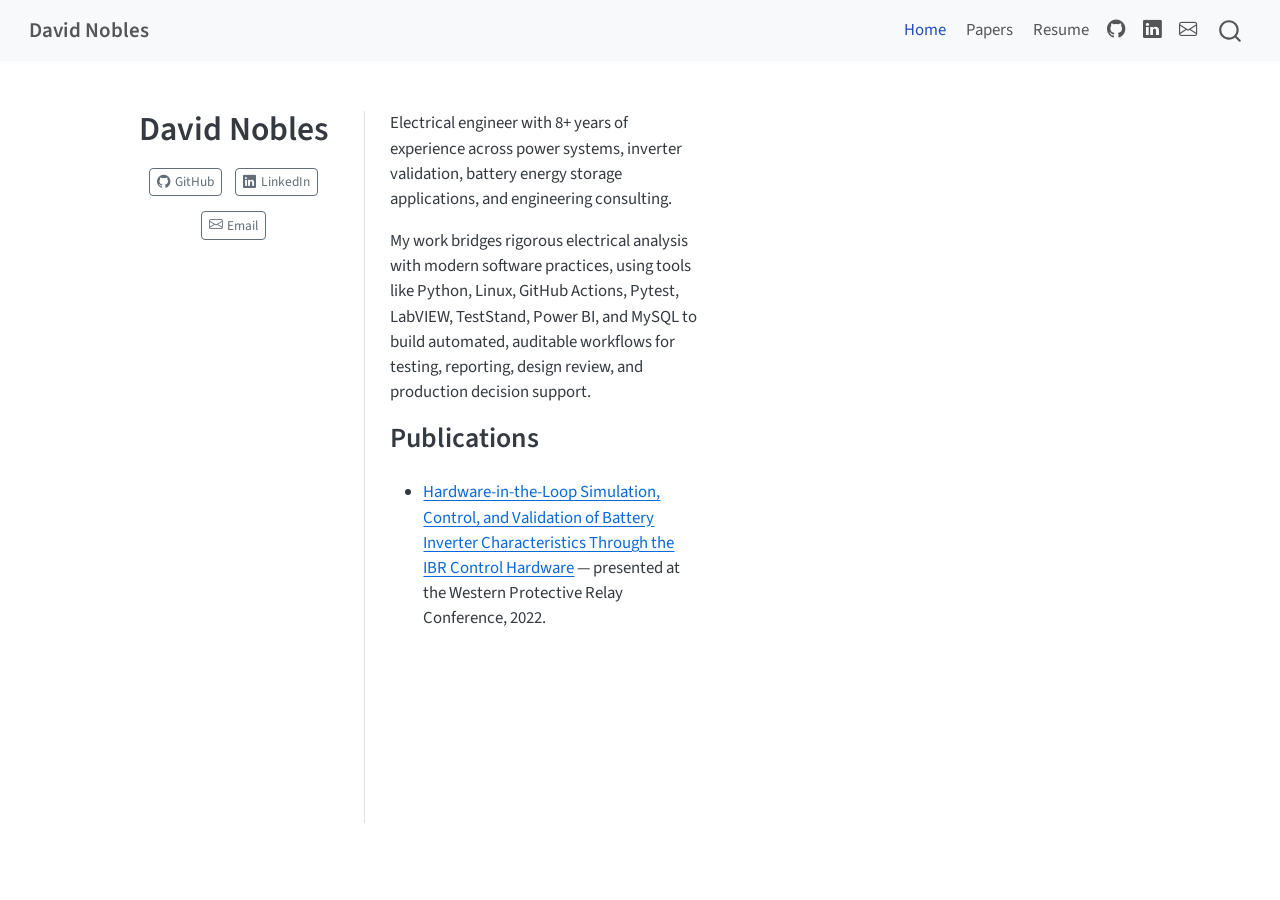
==== docs/index.html @ 56babfd4 "Publish cleaned personal site" ====
<!DOCTYPE html>
<html xmlns="http://www.w3.org/1999/xhtml" lang="en" xml:lang="en"><head>

<meta charset="utf-8">
<meta name="generator" content="quarto-1.7.30">

<meta name="viewport" content="width=device-width, initial-scale=1.0, user-scalable=yes">


<title>David Nobles</title>
<style>
code{white-space: pre-wrap;}
span.smallcaps{font-variant: small-caps;}
div.columns{display: flex; gap: min(4vw, 1.5em);}
div.column{flex: auto; overflow-x: auto;}
div.hanging-indent{margin-left: 1.5em; text-indent: -1.5em;}
ul.task-list{list-style: none;}
ul.task-list li input[type="checkbox"] {
  width: 0.8em;
  margin: 0 0.8em 0.2em -1em; /* quarto-specific, see https://github.com/quarto-dev/quarto-cli/issues/4556 */ 
  vertical-align: middle;
}
</style>


<script src="site_libs/quarto-nav/quarto-nav.js"></script>
<script src="site_libs/quarto-nav/headroom.min.js"></script>
<script src="site_libs/clipboard/clipboard.min.js"></script>
<script src="site_libs/quarto-search/autocomplete.umd.js"></script>
<script src="site_libs/quarto-search/fuse.min.js"></script>
<script src="site_libs/quarto-search/quarto-search.js"></script>
<meta name="quarto:offset" content="./">
<script src="site_libs/quarto-html/quarto.js" type="module"></script>
<script src="site_libs/quarto-html/tabsets/tabsets.js" type="module"></script>
<script src="site_libs/quarto-html/popper.min.js"></script>
<script src="site_libs/quarto-html/tippy.umd.min.js"></script>
<link href="site_libs/quarto-html/tippy.css" rel="stylesheet">
<link href="site_libs/quarto-html/quarto-syntax-highlighting-de070a7b0ab54f8780927367ac907214.css" rel="stylesheet" id="quarto-text-highlighting-styles">
<script src="site_libs/bootstrap/bootstrap.min.js"></script>
<link href="site_libs/bootstrap/bootstrap-icons.css" rel="stylesheet">
<link href="site_libs/bootstrap/bootstrap-ab750d1875ca689d94091b10fc0569ce.min.css" rel="stylesheet" append-hash="true" id="quarto-bootstrap" data-mode="light">
<script id="quarto-search-options" type="application/json">{
  "location": "navbar",
  "copy-button": false,
  "collapse-after": 3,
  "panel-placement": "end",
  "type": "overlay",
  "limit": 50,
  "keyboard-shortcut": [
    "f",
    "/",
    "s"
  ],
  "show-item-context": false,
  "language": {
    "search-no-results-text": "No results",
    "search-matching-documents-text": "matching documents",
    "search-copy-link-title": "Copy link to search",
    "search-hide-matches-text": "Hide additional matches",
    "search-more-match-text": "more match in this document",
    "search-more-matches-text": "more matches in this document",
    "search-clear-button-title": "Clear",
    "search-text-placeholder": "",
    "search-detached-cancel-button-title": "Cancel",
    "search-submit-button-title": "Submit",
    "search-label": "Search"
  }
}</script>


<link rel="stylesheet" href="styles.css">
</head>

<body class="nav-fixed fullcontent quarto-light">

<div id="quarto-search-results"></div>
  <header id="quarto-header" class="headroom fixed-top">
    <nav class="navbar navbar-expand-lg " data-bs-theme="dark">
      <div class="navbar-container container-fluid">
      <div class="navbar-brand-container mx-auto">
    <a class="navbar-brand" href="./index.html">
    <span class="navbar-title">David Nobles</span>
    </a>
  </div>
            <div id="quarto-search" class="" title="Search"></div>
          <button class="navbar-toggler" type="button" data-bs-toggle="collapse" data-bs-target="#navbarCollapse" aria-controls="navbarCollapse" role="menu" aria-expanded="false" aria-label="Toggle navigation" onclick="if (window.quartoToggleHeadroom) { window.quartoToggleHeadroom(); }">
  <span class="navbar-toggler-icon"></span>
</button>
          <div class="collapse navbar-collapse" id="navbarCollapse">
            <ul class="navbar-nav navbar-nav-scroll ms-auto">
  <li class="nav-item">
    <a class="nav-link active" href="./index.html" aria-current="page"> 
<span class="menu-text">Home</span></a>
  </li>  
  <li class="nav-item">
    <a class="nav-link" href="./papers/index.html"> 
<span class="menu-text">Papers</span></a>
  </li>  
  <li class="nav-item">
    <a class="nav-link" href="./resume.html"> 
<span class="menu-text">Resume</span></a>
  </li>  
  <li class="nav-item compact">
    <a class="nav-link" href="https://github.com/davidnobles-eng"> <i class="bi bi-github" role="img">
</i> 
<span class="menu-text"></span></a>
  </li>  
  <li class="nav-item compact">
    <a class="nav-link" href="https://linkedin.com/in/david-nobles"> <i class="bi bi-linkedin" role="img">
</i> 
<span class="menu-text"></span></a>
  </li>  
  <li class="nav-item compact">
    <a class="nav-link" href="mailto:david.nobles@sontric.org"> <i class="bi bi-envelope" role="img">
</i> 
<span class="menu-text"></span></a>
  </li>  
</ul>
          </div> <!-- /navcollapse -->
            <div class="quarto-navbar-tools">
</div>
      </div> <!-- /container-fluid -->
    </nav>
</header>
<!-- content -->
<div id="quarto-content" class="quarto-container page-columns page-rows-contents page-layout-article page-navbar">
<!-- sidebar -->
<!-- margin-sidebar -->
    
<!-- main -->
<div class="quarto-about-trestles">
  <div class="about-entity">
<header id="title-block-header" class="quarto-title-block default">
<div class="quarto-title">
<h1 class="title">David Nobles</h1>
</div>
<div class="quarto-title-meta">
  </div>
</header>
    <div class="about-links">
  <a href="https://github.com/davidnobles-eng" class="about-link" rel="" target="">
    <i class="bi bi-github"></i>
     <span class="about-link-text">GitHub</span>
  </a>
  <a href="https://linkedin.com/in/david-nobles" class="about-link" rel="" target="">
    <i class="bi bi-linkedin"></i>
     <span class="about-link-text">LinkedIn</span>
  </a>
  <a href="mailto:david.nobles@sontric.org" class="about-link" rel="" target="">
    <i class="bi bi-envelope"></i>
     <span class="about-link-text">Email</span>
  </a>
</div>
  </div>
  <div class="about-contents"><main class="content" id="quarto-document-content">
<p>Electrical engineer with 8+ years of experience across power systems, inverter validation, battery energy storage applications, and engineering consulting.</p>
<p>My work bridges rigorous electrical analysis with modern software practices, using tools like Python, Linux, GitHub Actions, Pytest, LabVIEW, TestStand, Power BI, and MySQL to build automated, auditable workflows for testing, reporting, design review, and production decision support.</p>
<section id="publications" class="level2">
<h2 data-anchor-id="publications">Publications</h2>
<ul>
<li><strong><a href="https://wprcarchives.org/wp-content/uploads/2024/04/Magnago_Henrique_HardwareLoopSimulation_FC_20220909.pdf">Hardware-in-the-Loop Simulation, Control, and Validation of Battery Inverter Characteristics Through the IBR Control Hardware</a></strong> — presented at the Western Protective Relay Conference, 2022.</li>
</ul>


</section>
</main></div>
</div>
 <!-- /main -->
<script id="quarto-html-after-body" type="application/javascript">
  window.document.addEventListener("DOMContentLoaded", function (event) {
    const isCodeAnnotation = (el) => {
      for (const clz of el.classList) {
        if (clz.startsWith('code-annotation-')) {                     
          return true;
        }
      }
      return false;
    }
    const onCopySuccess = function(e) {
      // button target
      const button = e.trigger;
      // don't keep focus
      button.blur();
      // flash "checked"
      button.classList.add('code-copy-button-checked');
      var currentTitle = button.getAttribute("title");
      button.setAttribute("title", "Copied!");
      let tooltip;
      if (window.bootstrap) {
        button.setAttribute("data-bs-toggle", "tooltip");
        button.setAttribute("data-bs-placement", "left");
        button.setAttribute("data-bs-title", "Copied!");
        tooltip = new bootstrap.Tooltip(button, 
          { trigger: "manual", 
            customClass: "code-copy-button-tooltip",
            offset: [0, -8]});
        tooltip.show();    
      }
      setTimeout(function() {
        if (tooltip) {
          tooltip.hide();
          button.removeAttribute("data-bs-title");
          button.removeAttribute("data-bs-toggle");
          button.removeAttribute("data-bs-placement");
        }
        button.setAttribute("title", currentTitle);
        button.classList.remove('code-copy-button-checked');
      }, 1000);
      // clear code selection
      e.clearSelection();
    }
    const getTextToCopy = function(trigger) {
        const codeEl = trigger.previousElementSibling.cloneNode(true);
        for (const childEl of codeEl.children) {
          if (isCodeAnnotation(childEl)) {
            childEl.remove();
          }
        }
        return codeEl.innerText;
    }
    const clipboard = new window.ClipboardJS('.code-copy-button:not([data-in-quarto-modal])', {
      text: getTextToCopy
    });
    clipboard.on('success', onCopySuccess);
    if (window.document.getElementById('quarto-embedded-source-code-modal')) {
      const clipboardModal = new window.ClipboardJS('.code-copy-button[data-in-quarto-modal]', {
        text: getTextToCopy,
        container: window.document.getElementById('quarto-embedded-source-code-modal')
      });
      clipboardModal.on('success', onCopySuccess);
    }
      var localhostRegex = new RegExp(/^(?:http|https):\/\/localhost\:?[0-9]*\//);
      var mailtoRegex = new RegExp(/^mailto:/);
        var filterRegex = new RegExp('/' + window.location.host + '/');
      var isInternal = (href) => {
          return filterRegex.test(href) || localhostRegex.test(href) || mailtoRegex.test(href);
      }
      // Inspect non-navigation links and adorn them if external
     var links = window.document.querySelectorAll('a[href]:not(.nav-link):not(.navbar-brand):not(.toc-action):not(.sidebar-link):not(.sidebar-item-toggle):not(.pagination-link):not(.no-external):not([aria-hidden]):not(.dropdown-item):not(.quarto-navigation-tool):not(.about-link)');
      for (var i=0; i<links.length; i++) {
        const link = links[i];
        if (!isInternal(link.href)) {
          // undo the damage that might have been done by quarto-nav.js in the case of
          // links that we want to consider external
          if (link.dataset.originalHref !== undefined) {
            link.href = link.dataset.originalHref;
          }
        }
      }
    function tippyHover(el, contentFn, onTriggerFn, onUntriggerFn) {
      const config = {
        allowHTML: true,
        maxWidth: 500,
        delay: 100,
        arrow: false,
        appendTo: function(el) {
            return el.parentElement;
        },
        interactive: true,
        interactiveBorder: 10,
        theme: 'quarto',
        placement: 'bottom-start',
      };
      if (contentFn) {
        config.content = contentFn;
      }
      if (onTriggerFn) {
        config.onTrigger = onTriggerFn;
      }
      if (onUntriggerFn) {
        config.onUntrigger = onUntriggerFn;
      }
      window.tippy(el, config); 
    }
    const noterefs = window.document.querySelectorAll('a[role="doc-noteref"]');
    for (var i=0; i<noterefs.length; i++) {
      const ref = noterefs[i];
      tippyHover(ref, function() {
        // use id or data attribute instead here
        let href = ref.getAttribute('data-footnote-href') || ref.getAttribute('href');
        try { href = new URL(href).hash; } catch {}
        const id = href.replace(/^#\/?/, "");
        const note = window.document.getElementById(id);
        if (note) {
          return note.innerHTML;
        } else {
          return "";
        }
      });
    }
    const xrefs = window.document.querySelectorAll('a.quarto-xref');
    const processXRef = (id, note) => {
      // Strip column container classes
      const stripColumnClz = (el) => {
        el.classList.remove("page-full", "page-columns");
        if (el.children) {
          for (const child of el.children) {
            stripColumnClz(child);
          }
        }
      }
      stripColumnClz(note)
      if (id === null || id.startsWith('sec-')) {
        // Special case sections, only their first couple elements
        const container = document.createElement("div");
        if (note.children && note.children.length > 2) {
          container.appendChild(note.children[0].cloneNode(true));
          for (let i = 1; i < note.children.length; i++) {
            const child = note.children[i];
            if (child.tagName === "P" && child.innerText === "") {
              continue;
            } else {
              container.appendChild(child.cloneNode(true));
              break;
            }
          }
          if (window.Quarto?.typesetMath) {
            window.Quarto.typesetMath(container);
          }
          return container.innerHTML
        } else {
          if (window.Quarto?.typesetMath) {
            window.Quarto.typesetMath(note);
          }
          return note.innerHTML;
        }
      } else {
        // Remove any anchor links if they are present
        const anchorLink = note.querySelector('a.anchorjs-link');
        if (anchorLink) {
          anchorLink.remove();
        }
        if (window.Quarto?.typesetMath) {
          window.Quarto.typesetMath(note);
        }
        if (note.classList.contains("callout")) {
          return note.outerHTML;
        } else {
          return note.innerHTML;
        }
      }
    }
    for (var i=0; i<xrefs.length; i++) {
      const xref = xrefs[i];
      tippyHover(xref, undefined, function(instance) {
        instance.disable();
        let url = xref.getAttribute('href');
        let hash = undefined; 
        if (url.startsWith('#')) {
          hash = url;
        } else {
          try { hash = new URL(url).hash; } catch {}
        }
        if (hash) {
          const id = hash.replace(/^#\/?/, "");
          const note = window.document.getElementById(id);
          if (note !== null) {
            try {
              const html = processXRef(id, note.cloneNode(true));
              instance.setContent(html);
            } finally {
              instance.enable();
              instance.show();
            }
          } else {
            // See if we can fetch this
            fetch(url.split('#')[0])
            .then(res => res.text())
            .then(html => {
              const parser = new DOMParser();
              const htmlDoc = parser.parseFromString(html, "text/html");
              const note = htmlDoc.getElementById(id);
              if (note !== null) {
                const html = processXRef(id, note);
                instance.setContent(html);
              } 
            }).finally(() => {
              instance.enable();
              instance.show();
            });
          }
        } else {
          // See if we can fetch a full url (with no hash to target)
          // This is a special case and we should probably do some content thinning / targeting
          fetch(url)
          .then(res => res.text())
          .then(html => {
            const parser = new DOMParser();
            const htmlDoc = parser.parseFromString(html, "text/html");
            const note = htmlDoc.querySelector('main.content');
            if (note !== null) {
              // This should only happen for chapter cross references
              // (since there is no id in the URL)
              // remove the first header
              if (note.children.length > 0 && note.children[0].tagName === "HEADER") {
                note.children[0].remove();
              }
              const html = processXRef(null, note);
              instance.setContent(html);
            } 
          }).finally(() => {
            instance.enable();
            instance.show();
          });
        }
      }, function(instance) {
      });
    }
        let selectedAnnoteEl;
        const selectorForAnnotation = ( cell, annotation) => {
          let cellAttr = 'data-code-cell="' + cell + '"';
          let lineAttr = 'data-code-annotation="' +  annotation + '"';
          const selector = 'span[' + cellAttr + '][' + lineAttr + ']';
          return selector;
        }
        const selectCodeLines = (annoteEl) => {
          const doc = window.document;
          const targetCell = annoteEl.getAttribute("data-target-cell");
          const targetAnnotation = annoteEl.getAttribute("data-target-annotation");
          const annoteSpan = window.document.querySelector(selectorForAnnotation(targetCell, targetAnnotation));
          const lines = annoteSpan.getAttribute("data-code-lines").split(",");
          const lineIds = lines.map((line) => {
            return targetCell + "-" + line;
          })
          let top = null;
          let height = null;
          let parent = null;
          if (lineIds.length > 0) {
              //compute the position of the single el (top and bottom and make a div)
              const el = window.document.getElementById(lineIds[0]);
              top = el.offsetTop;
              height = el.offsetHeight;
              parent = el.parentElement.parentElement;
            if (lineIds.length > 1) {
              const lastEl = window.document.getElementById(lineIds[lineIds.length - 1]);
              const bottom = lastEl.offsetTop + lastEl.offsetHeight;
              height = bottom - top;
            }
            if (top !== null && height !== null && parent !== null) {
              // cook up a div (if necessary) and position it 
              let div = window.document.getElementById("code-annotation-line-highlight");
              if (div === null) {
                div = window.document.createElement("div");
                div.setAttribute("id", "code-annotation-line-highlight");
                div.style.position = 'absolute';
                parent.appendChild(div);
              }
              div.style.top = top - 2 + "px";
              div.style.height = height + 4 + "px";
              div.style.left = 0;
              let gutterDiv = window.document.getElementById("code-annotation-line-highlight-gutter");
              if (gutterDiv === null) {
                gutterDiv = window.document.createElement("div");
                gutterDiv.setAttribute("id", "code-annotation-line-highlight-gutter");
                gutterDiv.style.position = 'absolute';
                const codeCell = window.document.getElementById(targetCell);
                const gutter = codeCell.querySelector('.code-annotation-gutter');
                gutter.appendChild(gutterDiv);
              }
              gutterDiv.style.top = top - 2 + "px";
              gutterDiv.style.height = height + 4 + "px";
            }
            selectedAnnoteEl = annoteEl;
          }
        };
        const unselectCodeLines = () => {
          const elementsIds = ["code-annotation-line-highlight", "code-annotation-line-highlight-gutter"];
          elementsIds.forEach((elId) => {
            const div = window.document.getElementById(elId);
            if (div) {
              div.remove();
            }
          });
          selectedAnnoteEl = undefined;
        };
          // Handle positioning of the toggle
      window.addEventListener(
        "resize",
        throttle(() => {
          elRect = undefined;
          if (selectedAnnoteEl) {
            selectCodeLines(selectedAnnoteEl);
          }
        }, 10)
      );
      function throttle(fn, ms) {
      let throttle = false;
      let timer;
        return (...args) => {
          if(!throttle) { // first call gets through
              fn.apply(this, args);
              throttle = true;
          } else { // all the others get throttled
              if(timer) clearTimeout(timer); // cancel #2
              timer = setTimeout(() => {
                fn.apply(this, args);
                timer = throttle = false;
              }, ms);
          }
        };
      }
        // Attach click handler to the DT
        const annoteDls = window.document.querySelectorAll('dt[data-target-cell]');
        for (const annoteDlNode of annoteDls) {
          annoteDlNode.addEventListener('click', (event) => {
            const clickedEl = event.target;
            if (clickedEl !== selectedAnnoteEl) {
              unselectCodeLines();
              const activeEl = window.document.querySelector('dt[data-target-cell].code-annotation-active');
              if (activeEl) {
                activeEl.classList.remove('code-annotation-active');
              }
              selectCodeLines(clickedEl);
              clickedEl.classList.add('code-annotation-active');
            } else {
              // Unselect the line
              unselectCodeLines();
              clickedEl.classList.remove('code-annotation-active');
            }
          });
        }
    const findCites = (el) => {
      const parentEl = el.parentElement;
      if (parentEl) {
        const cites = parentEl.dataset.cites;
        if (cites) {
          return {
            el,
            cites: cites.split(' ')
          };
        } else {
          return findCites(el.parentElement)
        }
      } else {
        return undefined;
      }
    };
    var bibliorefs = window.document.querySelectorAll('a[role="doc-biblioref"]');
    for (var i=0; i<bibliorefs.length; i++) {
      const ref = bibliorefs[i];
      const citeInfo = findCites(ref);
      if (citeInfo) {
        tippyHover(citeInfo.el, function() {
          var popup = window.document.createElement('div');
          citeInfo.cites.forEach(function(cite) {
            var citeDiv = window.document.createElement('div');
            citeDiv.classList.add('hanging-indent');
            citeDiv.classList.add('csl-entry');
            var biblioDiv = window.document.getElementById('ref-' + cite);
            if (biblioDiv) {
              citeDiv.innerHTML = biblioDiv.innerHTML;
            }
            popup.appendChild(citeDiv);
          });
          return popup.innerHTML;
        });
      }
    }
  });
  </script>
</div> <!-- /content -->




</body></html>
---- docs/site_libs/quarto-html/tippy.css ----
.tippy-box[data-animation=fade][data-state=hidden]{opacity:0}[data-tippy-root]{max-width:calc(100vw - 10px)}.tippy-box{position:relative;background-color:#333;color:#fff;border-radius:4px;font-size:14px;line-height:1.4;white-space:normal;outline:0;transition-property:transform,visibility,opacity}.tippy-box[data-placement^=top]>.tippy-arrow{bottom:0}.tippy-box[data-placement^=top]>.tippy-arrow:before{bottom:-7px;left:0;border-width:8px 8px 0;border-top-color:initial;transform-origin:center top}.tippy-box[data-placement^=bottom]>.tippy-arrow{top:0}.tippy-box[data-placement^=bottom]>.tippy-arrow:before{top:-7px;left:0;border-width:0 8px 8px;border-bottom-color:initial;transform-origin:center bottom}.tippy-box[data-placement^=left]>.tippy-arrow{right:0}.tippy-box[data-placement^=left]>.tippy-arrow:before{border-width:8px 0 8px 8px;border-left-color:initial;right:-7px;transform-origin:center left}.tippy-box[data-placement^=right]>.tippy-arrow{left:0}.tippy-box[data-placement^=right]>.tippy-arrow:before{left:-7px;border-width:8px 8px 8px 0;border-right-color:initial;transform-origin:center right}.tippy-box[data-inertia][data-state=visible]{transition-timing-function:cubic-bezier(.54,1.5,.38,1.11)}.tippy-arrow{width:16px;height:16px;color:#333}.tippy-arrow:before{content:"";position:absolute;border-color:transparent;border-style:solid}.tippy-content{position:relative;padding:5px 9px;z-index:1}
---- docs/site_libs/quarto-html/quarto-syntax-highlighting-de070a7b0ab54f8780927367ac907214.css ----
/* quarto syntax highlight colors */
:root {
  --quarto-hl-ot-color: #003B4F;
  --quarto-hl-at-color: #657422;
  --quarto-hl-ss-color: #20794D;
  --quarto-hl-an-color: #5E5E5E;
  --quarto-hl-fu-color: #4758AB;
  --quarto-hl-st-color: #20794D;
  --quarto-hl-cf-color: #003B4F;
  --quarto-hl-op-color: #5E5E5E;
  --quarto-hl-er-color: #AD0000;
  --quarto-hl-bn-color: #AD0000;
  --quarto-hl-al-color: #AD0000;
  --quarto-hl-va-color: #111111;
  --quarto-hl-bu-color: inherit;
  --quarto-hl-ex-color: inherit;
  --quarto-hl-pp-color: #AD0000;
  --quarto-hl-in-color: #5E5E5E;
  --quarto-hl-vs-color: #20794D;
  --quarto-hl-wa-color: #5E5E5E;
  --quarto-hl-do-color: #5E5E5E;
  --quarto-hl-im-color: #00769E;
  --quarto-hl-ch-color: #20794D;
  --quarto-hl-dt-color: #AD0000;
  --quarto-hl-fl-color: #AD0000;
  --quarto-hl-co-color: #5E5E5E;
  --quarto-hl-cv-color: #5E5E5E;
  --quarto-hl-cn-color: #8f5902;
  --quarto-hl-sc-color: #5E5E5E;
  --quarto-hl-dv-color: #AD0000;
  --quarto-hl-kw-color: #003B4F;
}

/* other quarto variables */
:root {
  --quarto-font-monospace: SFMono-Regular, Menlo, Monaco, Consolas, "Liberation Mono", "Courier New", monospace;
}

/* syntax highlight based on Pandoc's rules */
pre > code.sourceCode > span {
  color: #003B4F;
}

code.sourceCode > span {
  color: #003B4F;
}

div.sourceCode,
div.sourceCode pre.sourceCode {
  color: #003B4F;
}

/* Normal */
code span {
  color: #003B4F;
}

/* Alert */
code span.al {
  color: #AD0000;
  font-style: inherit;
}

/* Annotation */
code span.an {
  color: #5E5E5E;
  font-style: inherit;
}

/* Attribute */
code span.at {
  color: #657422;
  font-style: inherit;
}

/* BaseN */
code span.bn {
  color: #AD0000;
  font-style: inherit;
}

/* BuiltIn */
code span.bu {
  font-style: inherit;
}

/* ControlFlow */
code span.cf {
  color: #003B4F;
  font-weight: bold;
  font-style: inherit;
}

/* Char */
code span.ch {
  color: #20794D;
  font-style: inherit;
}

/* Constant */
code span.cn {
  color: #8f5902;
  font-style: inherit;
}

/* Comment */
code span.co {
  color: #5E5E5E;
  font-style: inherit;
}

/* CommentVar */
code span.cv {
  color: #5E5E5E;
  font-style: italic;
}

/* Documentation */
code span.do {
  color: #5E5E5E;
  font-style: italic;
}

/* DataType */
code span.dt {
  color: #AD0000;
  font-style: inherit;
}

/* DecVal */
code span.dv {
  color: #AD0000;
  font-style: inherit;
}

/* Error */
code span.er {
  color: #AD0000;
  font-style: inherit;
}

/* Extension */
code span.ex {
  font-style: inherit;
}

/* Float */
code span.fl {
  color: #AD0000;
  font-style: inherit;
}

/* Function */
code span.fu {
  color: #4758AB;
  font-style: inherit;
}

/* Import */
code span.im {
  color: #00769E;
  font-style: inherit;
}

/* Information */
code span.in {
  color: #5E5E5E;
  font-style: inherit;
}

/* Keyword */
code span.kw {
  color: #003B4F;
  font-weight: bold;
  font-style: inherit;
}

/* Operator */
code span.op {
  color: #5E5E5E;
  font-style: inherit;
}

/* Other */
code span.ot {
  color: #003B4F;
  font-style: inherit;
}

/* Preprocessor */
code span.pp {
  color: #AD0000;
  font-style: inherit;
}

/* SpecialChar */
code span.sc {
  color: #5E5E5E;
  font-style: inherit;
}

/* SpecialString */
code span.ss {
  color: #20794D;
  font-style: inherit;
}

/* String */
code span.st {
  color: #20794D;
  font-style: inherit;
}

/* Variable */
code span.va {
  color: #111111;
  font-style: inherit;
}

/* VerbatimString */
code span.vs {
  color: #20794D;
  font-style: inherit;
}

/* Warning */
code span.wa {
  color: #5E5E5E;
  font-style: italic;
}

.prevent-inlining {
  content: "</";
}

/*# sourceMappingURL=87b39de9f4d1ff88c62557026aa071dc.css.map */
---- docs/styles.css ----
body { max-width: 820px; }
h1, h2, h3 { font-weight: 600; }
.navbar-brand { font-weight: 600; }
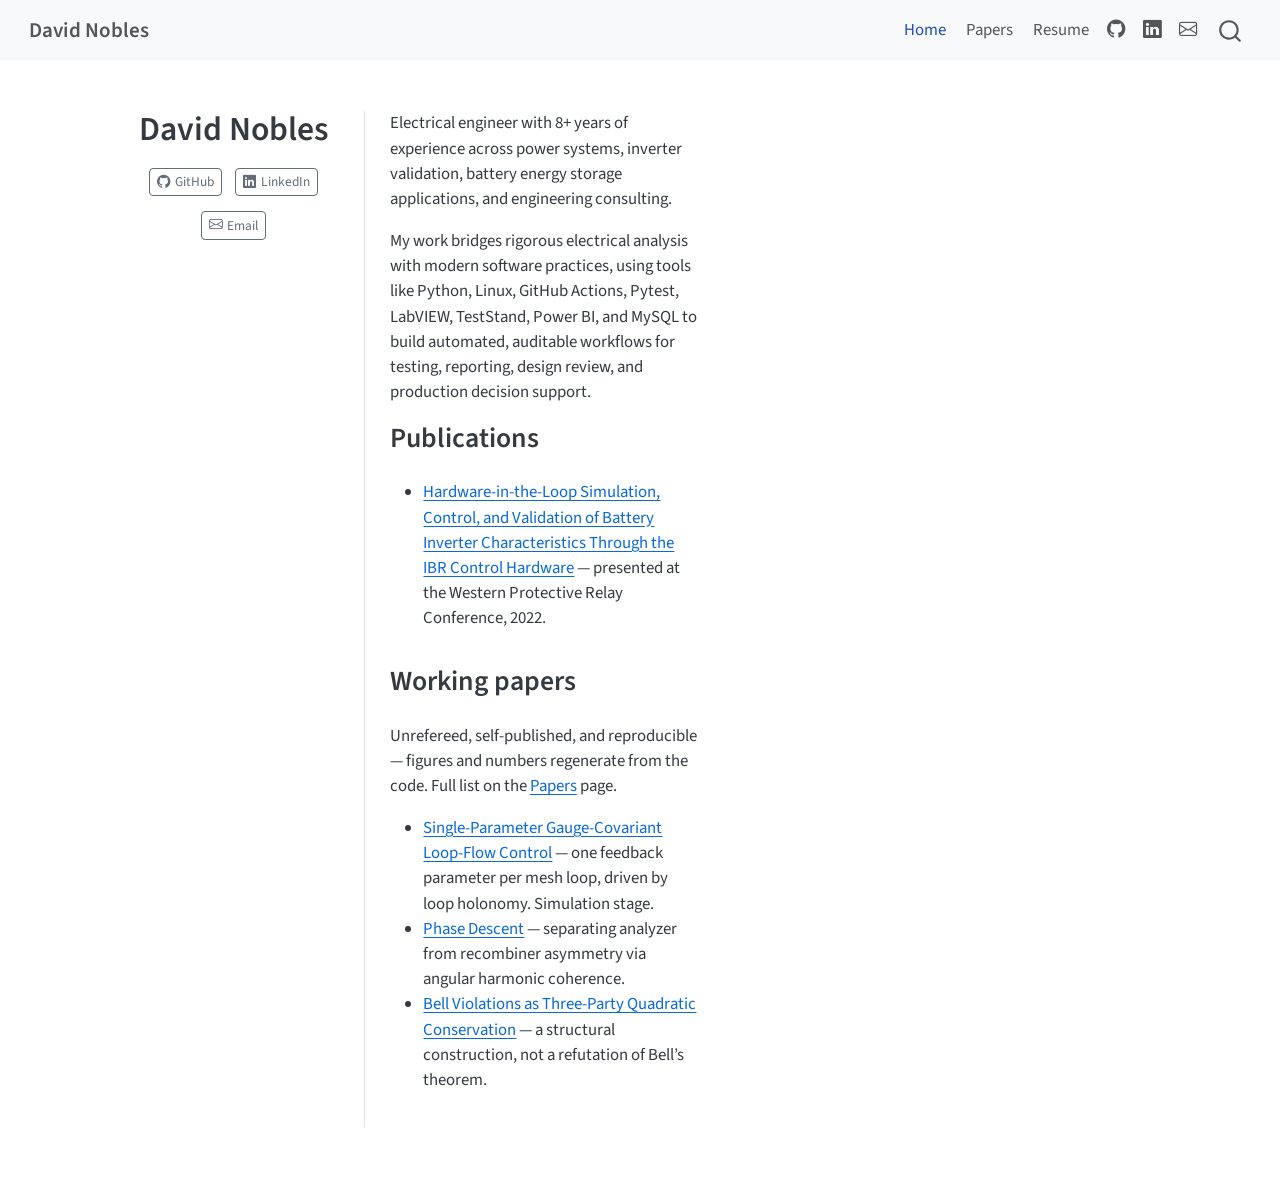
==== commit 36e488e3: "Publish the three 2026 working papers Build each paper from its repo (`make paper`, Quarto + tectoni" ====
--- a/docs/index.html
+++ b/docs/index.html
@@ -38,7 +38,7 @@
 <link href="site_libs/quarto-html/quarto-syntax-highlighting-de070a7b0ab54f8780927367ac907214.css" rel="stylesheet" id="quarto-text-highlighting-styles">
 <script src="site_libs/bootstrap/bootstrap.min.js"></script>
 <link href="site_libs/bootstrap/bootstrap-icons.css" rel="stylesheet">
-<link href="site_libs/bootstrap/bootstrap-ab750d1875ca689d94091b10fc0569ce.min.css" rel="stylesheet" append-hash="true" id="quarto-bootstrap" data-mode="light">
+<link href="site_libs/bootstrap/bootstrap-51858f31437bc5865f39b039dfa98f96.min.css" rel="stylesheet" append-hash="true" id="quarto-bootstrap" data-mode="light">
 <script id="quarto-search-options" type="application/json">{
   "location": "navbar",
   "copy-button": false,
@@ -160,6 +160,15 @@
 <ul>
 <li><strong><a href="https://wprcarchives.org/wp-content/uploads/2024/04/Magnago_Henrique_HardwareLoopSimulation_FC_20220909.pdf">Hardware-in-the-Loop Simulation, Control, and Validation of Battery Inverter Characteristics Through the IBR Control Hardware</a></strong> — presented at the Western Protective Relay Conference, 2022.</li>
 </ul>
+</section>
+<section id="working-papers" class="level2">
+<h2 data-anchor-id="working-papers">Working papers</h2>
+<p>Unrefereed, self-published, and reproducible — figures and numbers regenerate from the code. Full list on the <a href="./papers/index.html">Papers</a> page.</p>
+<ul>
+<li><strong><a href="./papers/phase-power.html">Single-Parameter Gauge-Covariant Loop-Flow Control</a></strong> — one feedback parameter per mesh loop, driven by loop holonomy. Simulation stage.</li>
+<li><strong><a href="./papers/phase-descent-calibration.html">Phase Descent</a></strong> — separating analyzer from recombiner asymmetry via angular harmonic coherence.</li>
+<li><strong><a href="./papers/three-phase-bell-realization.html">Bell Violations as Three-Party Quadratic Conservation</a></strong> — a structural construction, not a refutation of Bell’s theorem.</li>
+</ul>
 
 
 </section>
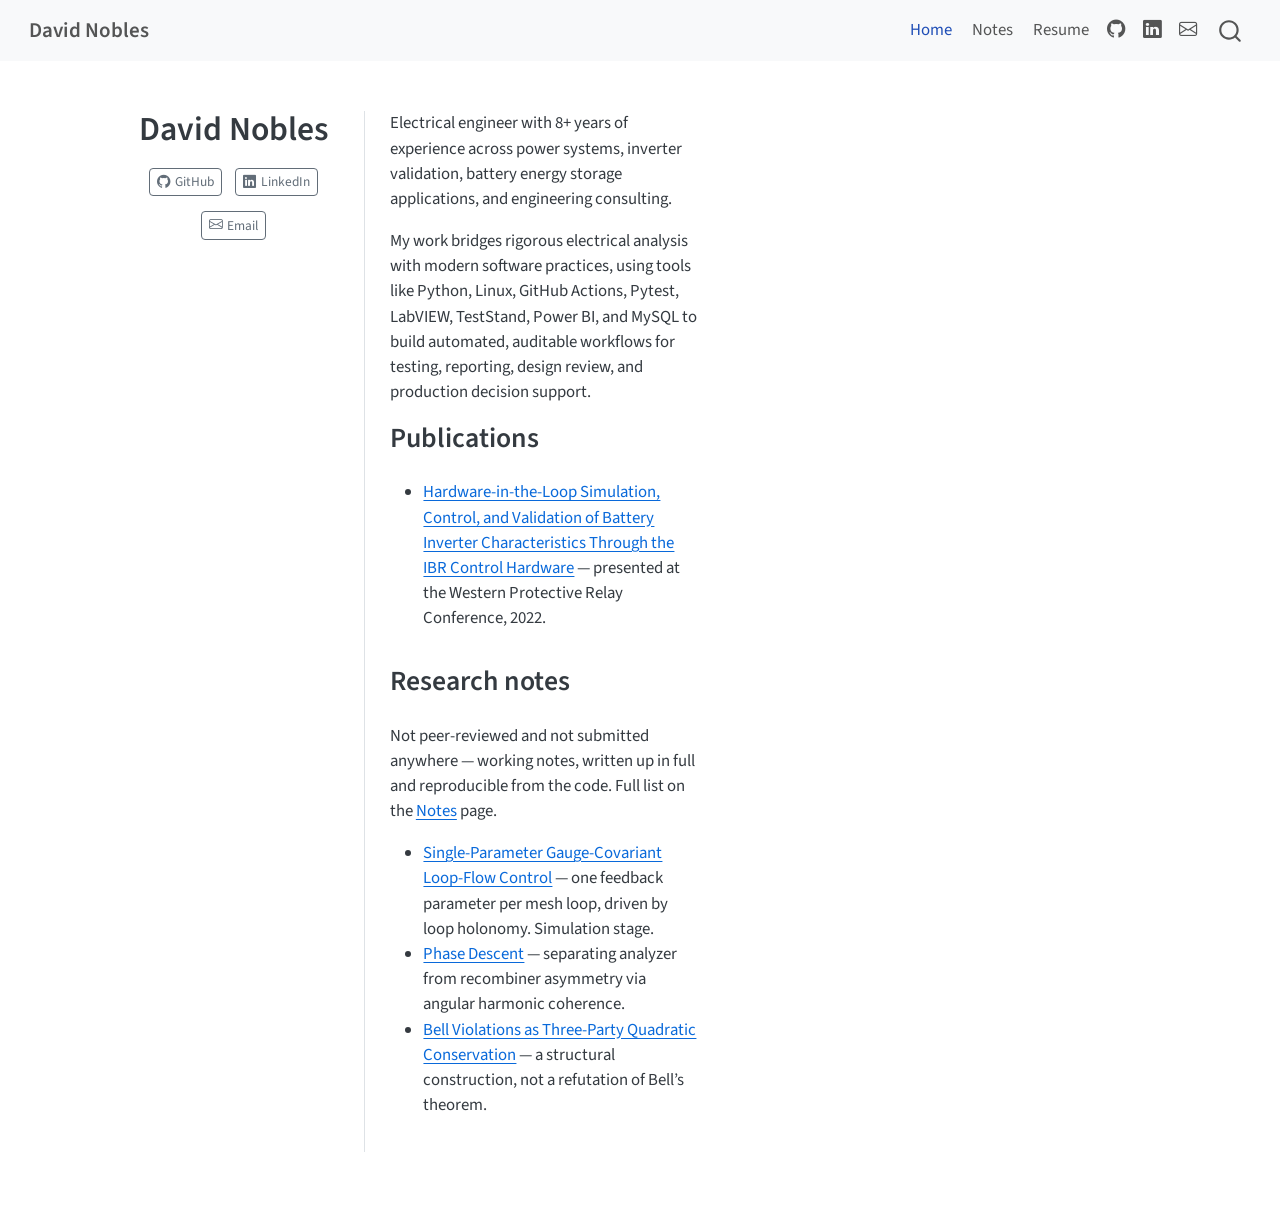
==== commit 47bf1086: "Call them research notes, not published papers These are working notes: not peer-reviewed, not submi" ====
--- a/docs/index.html
+++ b/docs/index.html
@@ -94,7 +94,7 @@
   </li>  
   <li class="nav-item">
     <a class="nav-link" href="./papers/index.html"> 
-<span class="menu-text">Papers</span></a>
+<span class="menu-text">Notes</span></a>
   </li>  
   <li class="nav-item">
     <a class="nav-link" href="./resume.html"> 
@@ -161,9 +161,9 @@
 <li><strong><a href="https://wprcarchives.org/wp-content/uploads/2024/04/Magnago_Henrique_HardwareLoopSimulation_FC_20220909.pdf">Hardware-in-the-Loop Simulation, Control, and Validation of Battery Inverter Characteristics Through the IBR Control Hardware</a></strong> — presented at the Western Protective Relay Conference, 2022.</li>
 </ul>
 </section>
-<section id="working-papers" class="level2">
-<h2 data-anchor-id="working-papers">Working papers</h2>
-<p>Unrefereed, self-published, and reproducible — figures and numbers regenerate from the code. Full list on the <a href="./papers/index.html">Papers</a> page.</p>
+<section id="research-notes" class="level2">
+<h2 data-anchor-id="research-notes">Research notes</h2>
+<p>Not peer-reviewed and not submitted anywhere — working notes, written up in full and reproducible from the code. Full list on the <a href="./papers/index.html">Notes</a> page.</p>
 <ul>
 <li><strong><a href="./papers/phase-power.html">Single-Parameter Gauge-Covariant Loop-Flow Control</a></strong> — one feedback parameter per mesh loop, driven by loop holonomy. Simulation stage.</li>
 <li><strong><a href="./papers/phase-descent-calibration.html">Phase Descent</a></strong> — separating analyzer from recombiner asymmetry via angular harmonic coherence.</li>
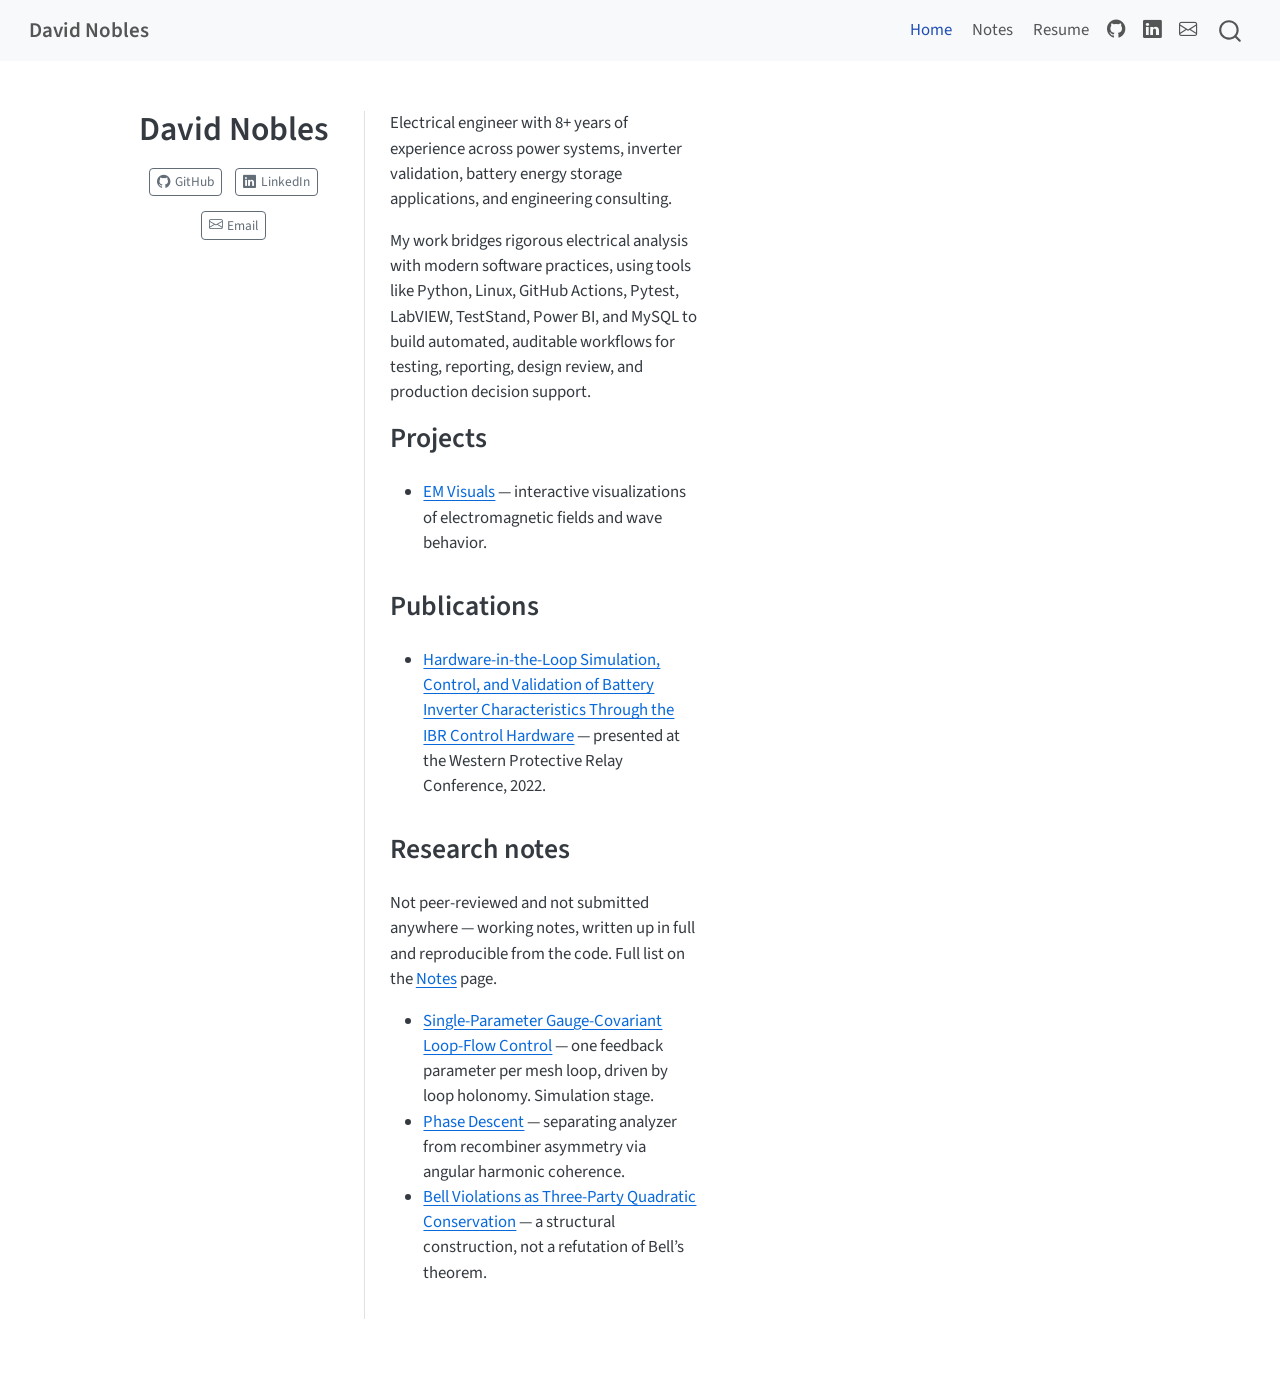
==== commit 767343ea: "Add EM Visuals project link" ====
--- a/docs/index.html
+++ b/docs/index.html
@@ -155,6 +155,12 @@
   <div class="about-contents"><main class="content" id="quarto-document-content">
 <p>Electrical engineer with 8+ years of experience across power systems, inverter validation, battery energy storage applications, and engineering consulting.</p>
 <p>My work bridges rigorous electrical analysis with modern software practices, using tools like Python, Linux, GitHub Actions, Pytest, LabVIEW, TestStand, Power BI, and MySQL to build automated, auditable workflows for testing, reporting, design review, and production decision support.</p>
+<section id="projects" class="level2">
+<h2 data-anchor-id="projects">Projects</h2>
+<ul>
+<li><strong><a href="https://thechaosbureau.github.io/em-visuals/">EM Visuals</a></strong> — interactive visualizations of electromagnetic fields and wave behavior.</li>
+</ul>
+</section>
 <section id="publications" class="level2">
 <h2 data-anchor-id="publications">Publications</h2>
 <ul>
@@ -572,4 +578,4 @@
 
 
 
-</body></html>+</body></html>
